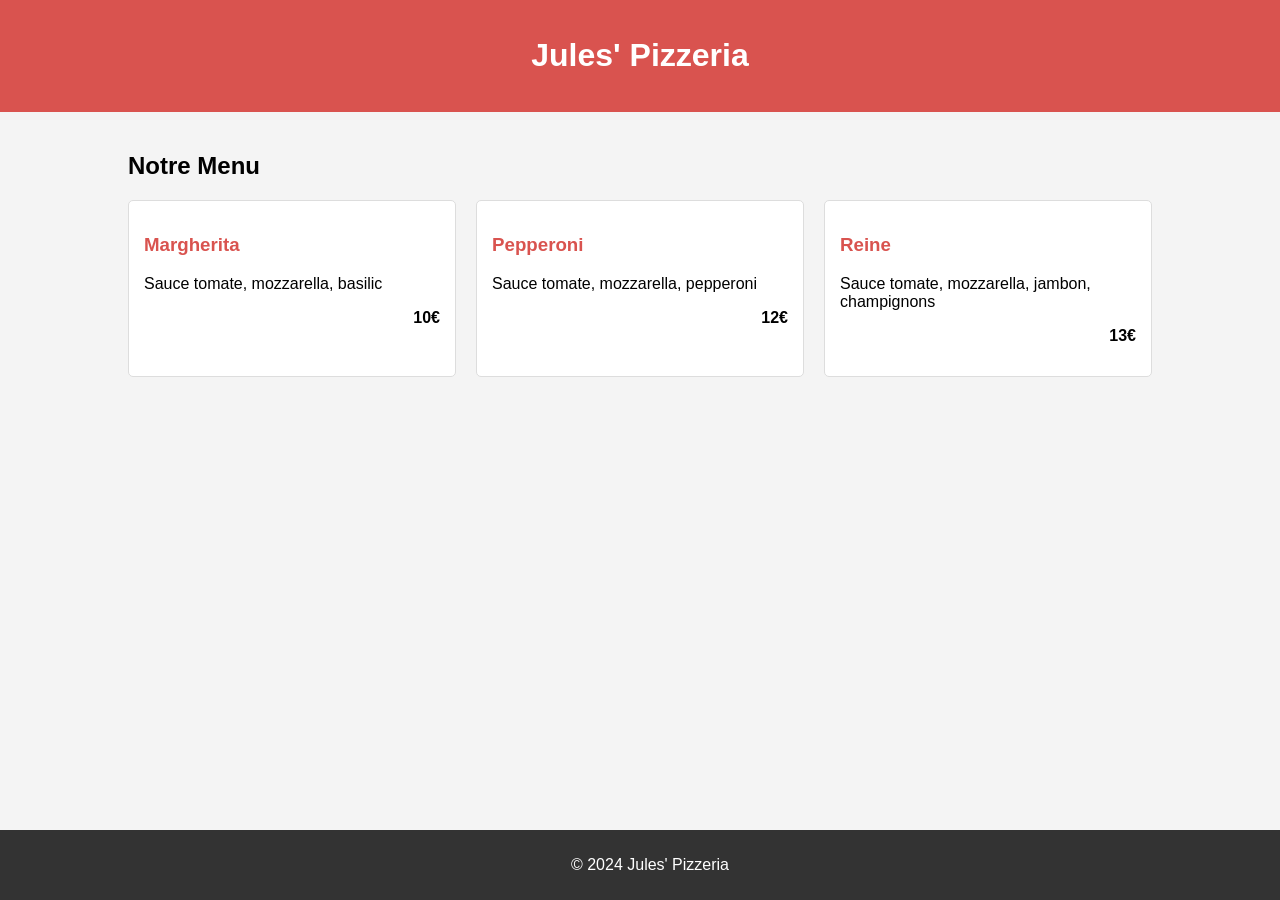
==== index.html @ 68d276fe "Create a simple pizzeria website I have created a simple one-page website for a pizzeria. It include" ====
<!DOCTYPE html>
<html lang="fr">
<head>
    <meta charset="UTF-8">
    <meta name="viewport" content="width=device-width, initial-scale=1.0">
    <title>Jules' Pizzeria</title>
    <link rel="stylesheet" href="style.css">
</head>
<body>
    <header>
        <h1>Jules' Pizzeria</h1>
    </header>
    <main>
        <h2>Notre Menu</h2>
        <section class="menu">
            <div class="pizza">
                <h3>Margherita</h3>
                <p>Sauce tomate, mozzarella, basilic</p>
                <p class="price">10€</p>
            </div>
            <div class="pizza">
                <h3>Pepperoni</h3>
                <p>Sauce tomate, mozzarella, pepperoni</p>
                <p class="price">12€</p>
            </div>
            <div class="pizza">
                <h3>Reine</h3>
                <p>Sauce tomate, mozzarella, jambon, champignons</p>
                <p class="price">13€</p>
            </div>
        </section>
    </main>
    <footer>
        <p>&copy; 2024 Jules' Pizzeria</p>
    </footer>
</body>
</html>
---- style.css ----
body {
    font-family: sans-serif;
    margin: 0;
    background-color: #f4f4f4;
}

header {
    background-color: #d9534f;
    color: white;
    text-align: center;
    padding: 1em 0;
}

main {
    width: 80%;
    margin: 0 auto;
    padding: 20px;
}

.menu {
    display: grid;
    grid-template-columns: repeat(auto-fit, minmax(250px, 1fr));
    gap: 20px;
}

.pizza {
    background-color: white;
    border: 1px solid #ddd;
    padding: 15px;
    border-radius: 5px;
}

.pizza h3 {
    color: #d9534f;
}

.price {
    font-weight: bold;
    text-align: right;
}

footer {
    text-align: center;
    padding: 10px;
    background-color: #333;
    color: white;
    position: fixed;
    bottom: 0;
    width: 100%;
}
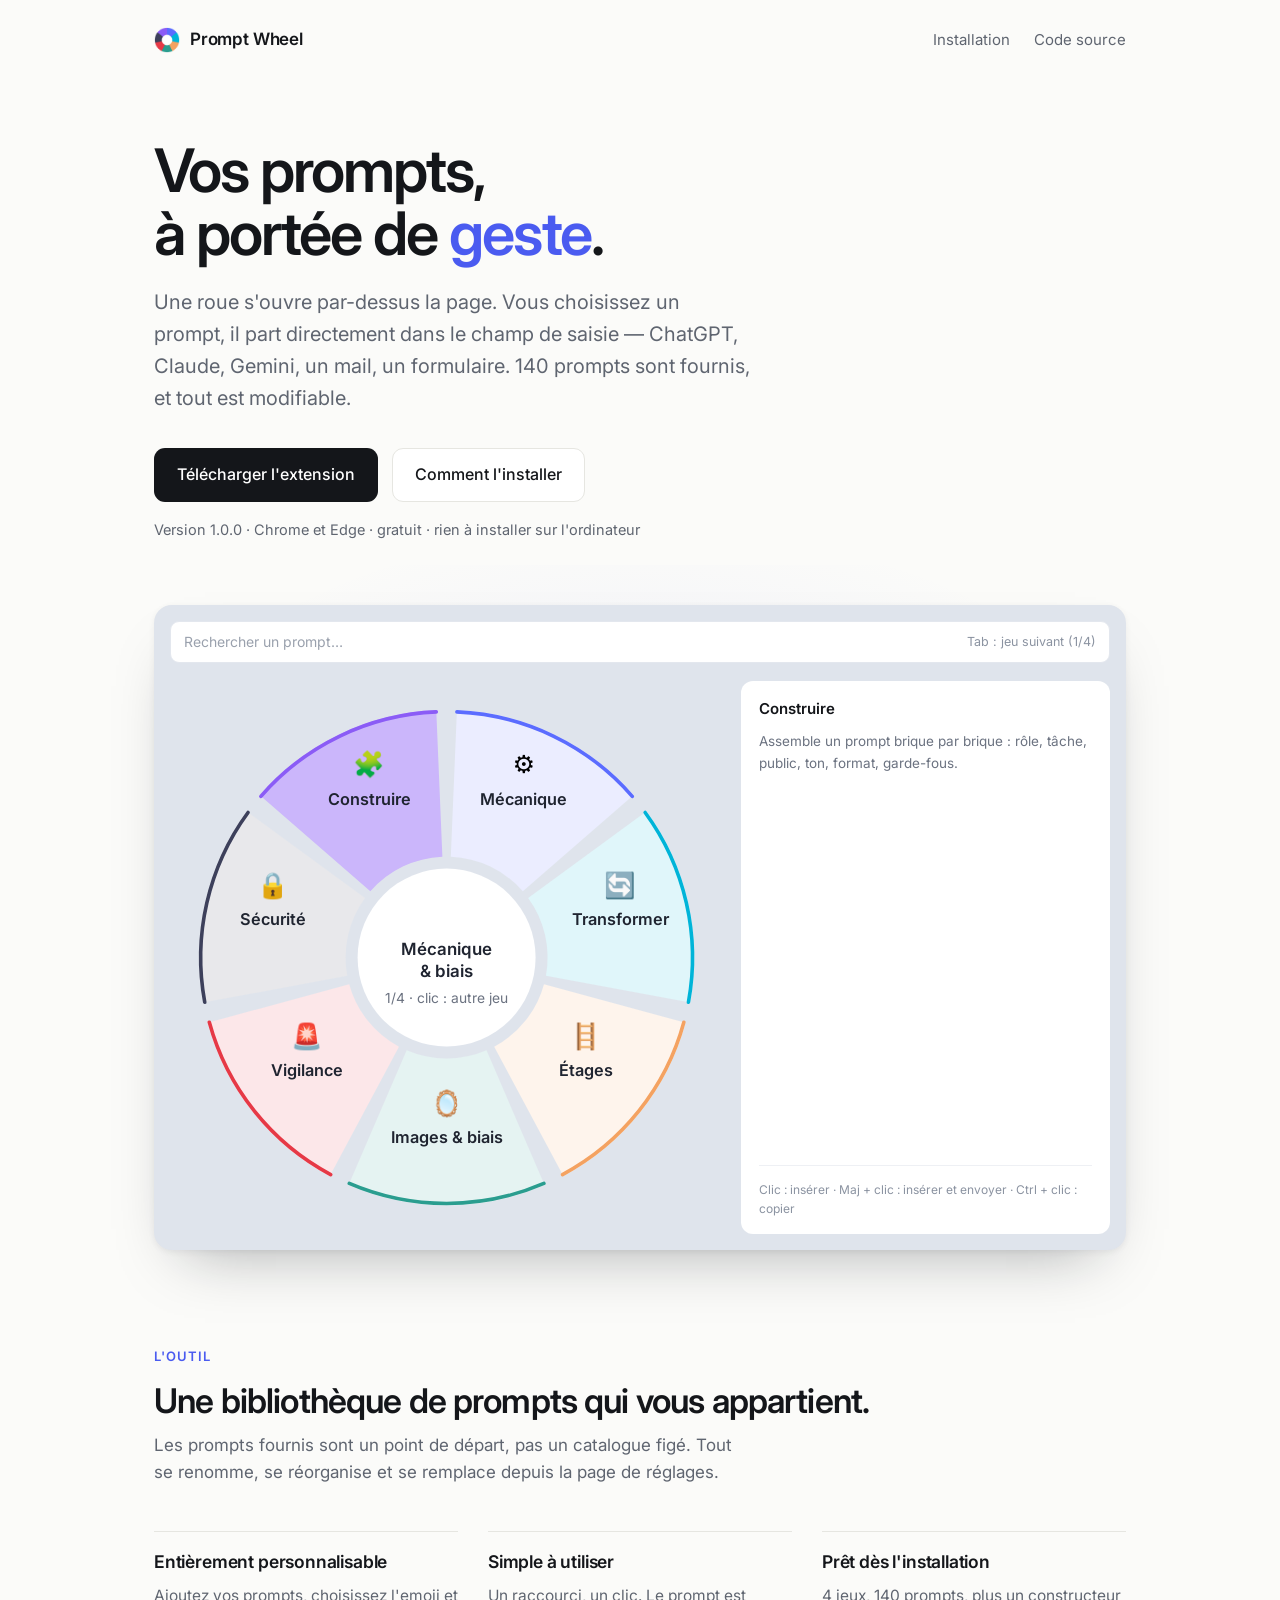
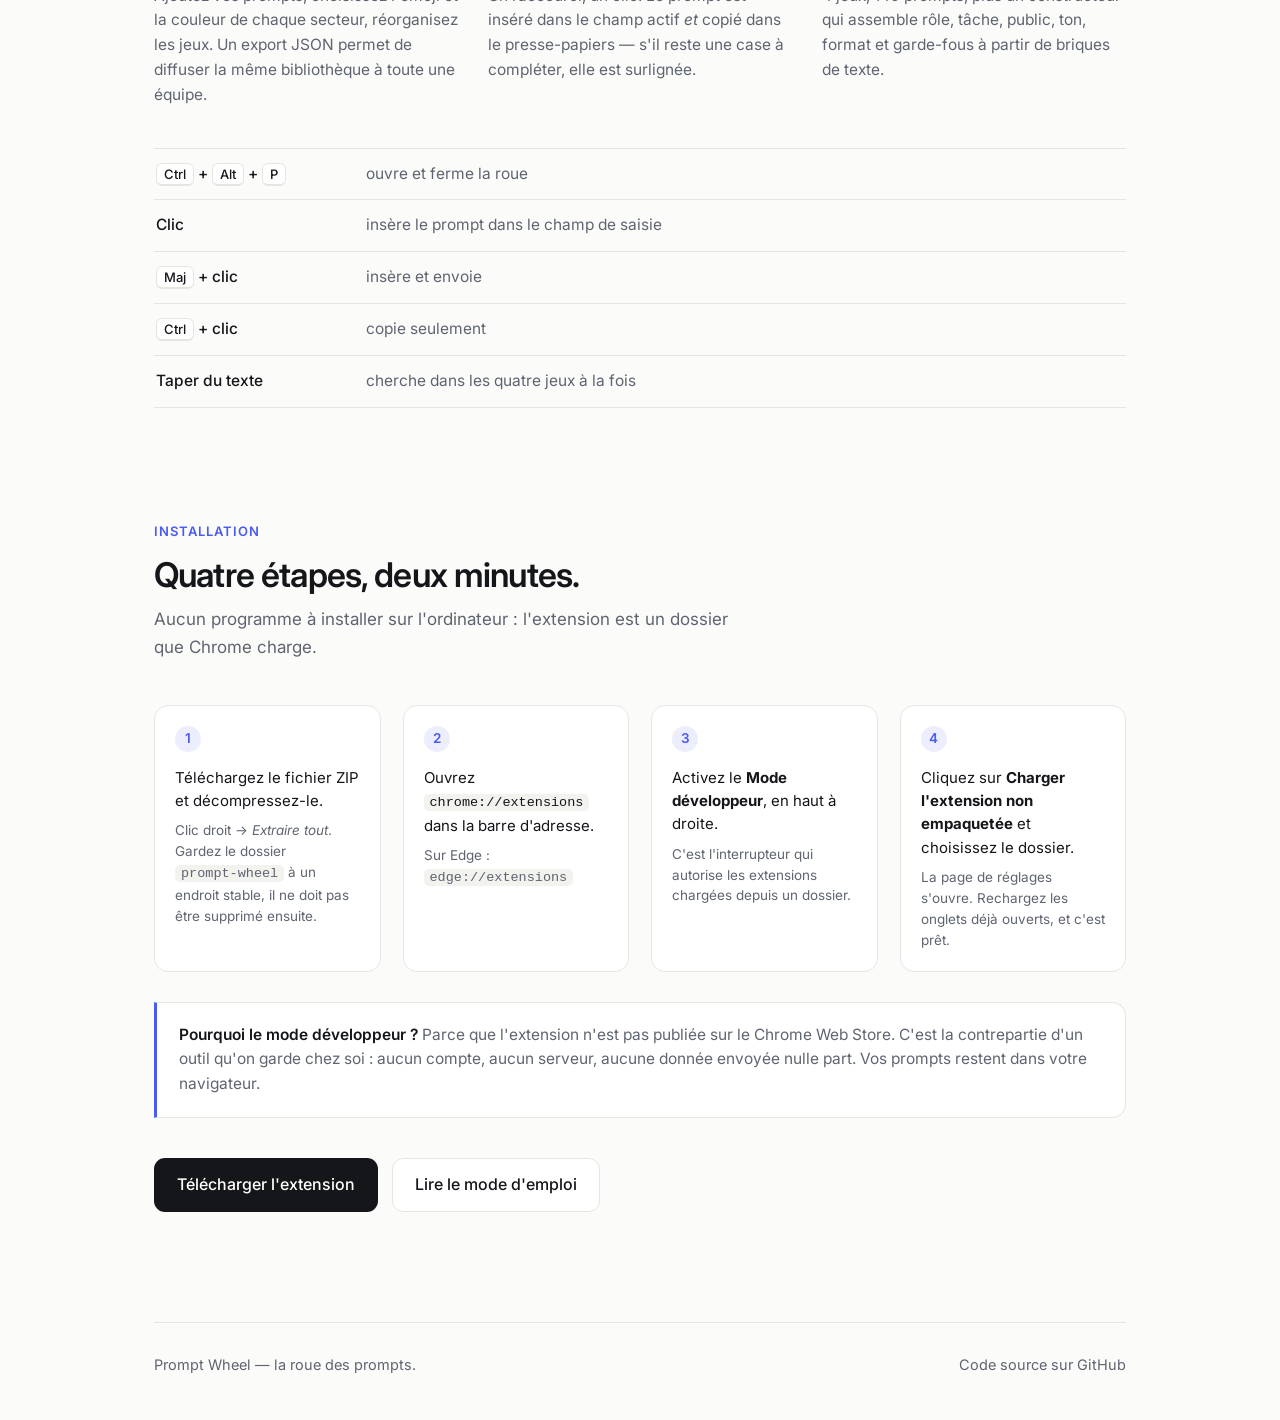
==== commit a4dcf03d: "Place la page de présentation à la racine du site GitHub Pages sert le dépôt entier : la page vit dé" ====
--- a/index.html
+++ b/index.html
@@ -1,37 +1,483 @@
 <!DOCTYPE html>
 <html lang="fr">
 <head>
-    <meta charset="UTF-8">
-    <meta name="viewport" content="width=device-width, initial-scale=1.0">
-    <title>Jules' Pizzeria</title>
-    <link rel="stylesheet" href="style.css">
+<meta charset="utf-8">
+<meta name="viewport" content="width=device-width, initial-scale=1">
+<title>Prompt Wheel — la roue des prompts</title>
+<meta name="description" content="Un menu radial pour retrouver vos prompts et les insérer dans n'importe quel champ de saisie. Extension Chrome gratuite, 140 prompts fournis, entièrement modifiables.">
+<meta name="color-scheme" content="light">
+<link rel="icon" type="image/png" href="icon.png">
+<meta property="og:title" content="Prompt Wheel — la roue des prompts">
+<meta property="og:description" content="Vos prompts à portée de geste, dans n'importe quel champ de saisie. Extension Chrome gratuite.">
+<meta property="og:type" content="website">
+<link rel="preconnect" href="https://fonts.googleapis.com">
+<link rel="preconnect" href="https://fonts.gstatic.com" crossorigin>
+<link href="https://fonts.googleapis.com/css2?family=Inter:wght@400;500;600;700&display=swap" rel="stylesheet">
+<style>
+  :root {
+    --ink: #14161a;
+    --dim: #5f6570;
+    --line: #e6e6e1;
+    --paper: #fbfbf9;
+    --card: #ffffff;
+    --accent: #4a5bf0;
+    --accent-soft: #eceefe;
+    --radius: 14px;
+    --font: "Inter", ui-sans-serif, system-ui, -apple-system, "Segoe UI", Roboto, Helvetica, Arial, sans-serif;
+  }
+
+  * { box-sizing: border-box; }
+
+  html { scroll-behavior: smooth; }
+
+  body {
+    margin: 0;
+    overflow-x: hidden;
+    background: var(--paper);
+    color: var(--ink);
+    font-family: var(--font);
+    font-size: 17px;
+    line-height: 1.6;
+    -webkit-font-smoothing: antialiased;
+  }
+
+  .wrap { width: 100%; max-width: 1020px; margin: 0 auto; padding: 0 24px; }
+
+  a { color: inherit; }
+
+  /* ---------- en-tête ---------- */
+
+  header {
+    display: flex;
+    align-items: center;
+    justify-content: space-between;
+    padding: 26px 0 0;
+  }
+  .mark { display: flex; align-items: center; gap: 10px; font-weight: 600; letter-spacing: -.01em; }
+  .mark img { width: 26px; height: 26px; border-radius: 7px; }
+  .nav { display: flex; align-items: center; gap: 24px; font-size: 15px; color: var(--dim); }
+  .nav a { text-decoration: none; }
+  .nav a:hover { color: var(--ink); }
+
+  /* ---------- hero ---------- */
+
+  .hero { padding: 86px 0 0; max-width: 720px; }
+  h1 {
+    margin: 0;
+    font-size: clamp(38px, 6vw, 60px);
+    line-height: 1.04;
+    letter-spacing: -.035em;
+    font-weight: 600;
+  }
+  h1 em { font-style: normal; color: var(--accent); }
+  .lead {
+    margin: 22px 0 0;
+    font-size: clamp(17px, 2.2vw, 20px);
+    color: var(--dim);
+    max-width: 30em;
+  }
+
+  .cta { display: flex; flex-wrap: wrap; align-items: center; gap: 14px; margin-top: 34px; }
+  .btn {
+    display: inline-flex;
+    align-items: center;
+    gap: 9px;
+    padding: 13px 22px;
+    border-radius: 11px;
+    font-size: 16px;
+    font-weight: 500;
+    text-decoration: none;
+    border: 1px solid transparent;
+    transition: background .15s ease, border-color .15s ease, transform .15s ease;
+  }
+  .btn-primary { background: var(--ink); color: #fff; }
+  .btn-primary:hover { background: #2b2f38; transform: translateY(-1px); }
+  .btn-ghost { border-color: var(--line); background: var(--card); }
+  .btn-ghost:hover { border-color: #cfcfc8; }
+  .meta { margin-top: 16px; font-size: 14.5px; color: var(--dim); }
+
+  /* ---------- maquette ---------- */
+
+  .shot { position: relative; margin: 64px 0 0; }
+  .shot::before {
+    content: "";
+    position: absolute;
+    inset: -40px 0 30px;
+    background: radial-gradient(75% 65% at 50% 40%, rgba(74, 91, 240, .08), transparent 72%);
+    pointer-events: none;
+  }
+  .stage {
+    position: relative;
+    display: grid;
+    grid-template-columns: minmax(0, 1.2fr) minmax(0, .8fr);
+    gap: 18px;
+    padding: 16px;
+    background: #dfe4ec;
+    border-radius: 18px;
+    box-shadow: 0 30px 60px -30px rgba(15, 20, 30, .35), 0 2px 6px rgba(15, 20, 30, .06);
+  }
+  .stage-search {
+    grid-column: 1 / -1;
+    display: flex;
+    align-items: center;
+    justify-content: space-between;
+    gap: 12px;
+    padding: 9px 13px;
+    background: #fff;
+    border: 1px solid #e3e7ee;
+    border-radius: 9px;
+    font-size: 14px;
+    color: #9aa1ad;
+  }
+  .stage-search span:last-child { font-size: 12.5px; color: #8b93a1; }
+  .wheel { width: 100%; height: auto; display: block; }
+  .sec-icon { font-size: 21px; }
+  .sec-label { font-size: 13.5px; font-weight: 600; fill: #1f2430; }
+  .hub-title { font-size: 14px; font-weight: 600; fill: #1f2430; }
+  .hub-sub { font-size: 11.5px; fill: #6b7280; }
+
+  .panel {
+    display: flex;
+    flex-direction: column;
+    background: #fff;
+    border-radius: 12px;
+    padding: 16px 18px;
+    min-width: 0;
+  }
+  .panel-title { font-size: 15px; font-weight: 600; margin-bottom: 10px; }
+  .panel-body { font-size: 13.5px; line-height: 1.62; color: #6b7280; margin: 0; }
+  .panel-foot {
+    margin-top: auto;
+    padding-top: 14px;
+    font-size: 12px;
+    color: #8b93a1;
+    border-top: 1px solid #eef0f4;
+  }
+
+  /* ---------- sections ---------- */
+
+  section { padding: 96px 0 0; }
+  .eyebrow {
+    font-size: 13px;
+    font-weight: 600;
+    letter-spacing: .08em;
+    text-transform: uppercase;
+    color: var(--accent);
+    margin: 0 0 14px;
+  }
+  h2 {
+    margin: 0 0 12px;
+    font-size: clamp(26px, 3.6vw, 34px);
+    line-height: 1.15;
+    letter-spacing: -.025em;
+    font-weight: 600;
+  }
+  .section-lead { margin: 0; color: var(--dim); max-width: 34em; }
+
+  .cols {
+    display: grid;
+    grid-template-columns: repeat(3, 1fr);
+    gap: 30px;
+    margin-top: 44px;
+  }
+  .col h3 {
+    margin: 0 0 8px;
+    font-size: 17.5px;
+    font-weight: 600;
+    letter-spacing: -.01em;
+    padding-top: 16px;
+    border-top: 1px solid var(--line);
+  }
+  .col p { margin: 0; font-size: 15.5px; color: var(--dim); }
+
+  /* ---------- gestes ---------- */
+
+  .gestures { margin-top: 40px; border-top: 1px solid var(--line); }
+  .gesture {
+    display: flex;
+    align-items: baseline;
+    gap: 20px;
+    padding: 13px 2px;
+    border-bottom: 1px solid var(--line);
+    font-size: 15.5px;
+  }
+  .gesture dt { flex: 0 0 190px; font-weight: 500; }
+  .gesture dd { margin: 0; color: var(--dim); }
+  kbd {
+    font-family: var(--font);
+    font-size: 13px;
+    font-weight: 500;
+    background: var(--card);
+    border: 1px solid var(--line);
+    border-bottom-width: 2px;
+    border-radius: 6px;
+    padding: 2px 7px;
+    white-space: nowrap;
+  }
+
+  /* ---------- installation ---------- */
+
+  .steps {
+    display: grid;
+    grid-template-columns: repeat(4, 1fr);
+    gap: 22px;
+    margin-top: 44px;
+    counter-reset: step;
+  }
+  .step {
+    background: var(--card);
+    border: 1px solid var(--line);
+    border-radius: var(--radius);
+    padding: 20px;
+  }
+  .step::before {
+    counter-increment: step;
+    content: counter(step);
+    display: flex;
+    align-items: center;
+    justify-content: center;
+    width: 26px;
+    height: 26px;
+    margin-bottom: 14px;
+    border-radius: 50%;
+    background: var(--accent-soft);
+    color: var(--accent);
+    font-size: 13.5px;
+    font-weight: 600;
+  }
+  .step p { margin: 0; font-size: 15px; line-height: 1.55; }
+  .step .sub { margin-top: 8px; font-size: 13.5px; color: var(--dim); }
+  code {
+    font-family: ui-monospace, SFMono-Regular, Menlo, Consolas, monospace;
+    font-size: 13.5px;
+    white-space: nowrap;
+    background: #f2f2ee;
+    border-radius: 5px;
+    padding: 1px 6px;
+  }
+
+  .note {
+    margin-top: 30px;
+    padding: 20px 22px;
+    background: var(--card);
+    border: 1px solid var(--line);
+    border-left: 3px solid var(--accent);
+    border-radius: 0 var(--radius) var(--radius) 0;
+    font-size: 15.5px;
+    color: var(--dim);
+  }
+  .note strong { color: var(--ink); font-weight: 600; }
+
+  .closing { margin-top: 40px; display: flex; flex-wrap: wrap; gap: 14px; align-items: center; }
+
+  /* ---------- pied ---------- */
+
+  footer {
+    margin-top: 110px;
+    padding: 30px 0 44px;
+    border-top: 1px solid var(--line);
+    display: flex;
+    flex-wrap: wrap;
+    gap: 12px 26px;
+    justify-content: space-between;
+    font-size: 14.5px;
+    color: var(--dim);
+  }
+  footer a { text-decoration: none; }
+  footer a:hover { color: var(--ink); text-decoration: underline; }
+
+  /* ---------- écrans étroits ---------- */
+
+  @media (max-width: 880px) {
+    .cols, .steps { grid-template-columns: repeat(2, 1fr); }
+    .hero { padding-top: 60px; }
+    section { padding-top: 76px; }
+  }
+  @media (max-width: 660px) {
+    body { font-size: 16px; }
+    .wrap { padding: 0 18px; }
+    .nav a.hide-sm { display: none; }
+    .stage { grid-template-columns: 1fr; }
+    .stage-search span:last-child { display: none; }
+    .panel { display: none; }
+    .cols, .steps { grid-template-columns: 1fr; gap: 24px; }
+    .gesture { flex-direction: column; gap: 4px; }
+    .gesture dt { flex: none; }
+    .btn { width: 100%; justify-content: center; }
+  }
+</style>
 </head>
 <body>
-    <header>
-        <h1>Jules' Pizzeria</h1>
-    </header>
-    <main>
-        <h2>Notre Menu</h2>
-        <section class="menu">
-            <div class="pizza">
-                <h3>Margherita</h3>
-                <p>Sauce tomate, mozzarella, basilic</p>
-                <p class="price">10€</p>
-            </div>
-            <div class="pizza">
-                <h3>Pepperoni</h3>
-                <p>Sauce tomate, mozzarella, pepperoni</p>
-                <p class="price">12€</p>
-            </div>
-            <div class="pizza">
-                <h3>Reine</h3>
-                <p>Sauce tomate, mozzarella, jambon, champignons</p>
-                <p class="price">13€</p>
-            </div>
-        </section>
-    </main>
-    <footer>
-        <p>&copy; 2024 Jules' Pizzeria</p>
-    </footer>
+
+<div class="wrap">
+
+  <header>
+    <div class="mark"><img src="icon.png" alt="">Prompt Wheel</div>
+    <nav class="nav">
+      <a href="#installation" class="hide-sm">Installation</a>
+      <a href="https://github.com/knulp222/Test/tree/main/prompt-wheel-extension">Code source</a>
+    </nav>
+  </header>
+
+  <main>
+
+    <div class="hero">
+      <h1>Vos prompts,<br>à portée de <em>geste</em>.</h1>
+      <p class="lead">Une roue s'ouvre par-dessus la page. Vous choisissez un prompt, il part
+        directement dans le champ de saisie — ChatGPT, Claude, Gemini, un mail, un formulaire.
+        140 prompts sont fournis, et tout est modifiable.</p>
+      <div class="cta">
+        <a class="btn btn-primary" href="prompt-wheel.zip" download>
+          Télécharger l'extension
+        </a>
+        <a class="btn btn-ghost" href="#installation">Comment l'installer</a>
+      </div>
+      <p class="meta">Version 1.0.0 · Chrome et Edge · gratuit · rien à installer sur l'ordinateur</p>
+    </div>
+
+    <div class="shot">
+      <div class="stage">
+        <div class="stage-search">
+          <span>Rechercher un prompt…</span>
+          <span>Tab : jeu suivant (1/4)</span>
+        </div>
+        <svg class="wheel" viewBox="0 0 460 460" role="img" aria-label="La roue ouverte sur le jeu « Mécanique &amp; biais », avec sept secteurs : Mécanique, Transformer, Étages, Images &amp; biais, Vigilance, Sécurité, Construire.">
+          <g class="sec">
+            <path d="M 238.6 24.2 A 206 206 0 0 1 385.5 94.9 L 293.4 174.9 A 84 84 0 0 0 233.5 146.1 Z" fill="#ebedff"/>
+            <path d="M 238.6 25.7 A 204.5 204.5 0 0 1 384.4 95.9" fill="none" stroke="#5B6CFF" stroke-width="3" stroke-linecap="round"/>
+            <text class="sec-icon" x="294.2" y="76.7" text-anchor="middle">⚙️</text>
+            <text class="sec-label" x="294.2" y="102.7" text-anchor="middle">Mécanique</text>
+          </g>
+          <g class="sec">
+            <path d="M 396.3 108.4 A 206 206 0 0 1 432.6 267.4 L 312.6 245.2 A 84 84 0 0 0 297.8 180.4 Z" fill="#e0f6fa"/>
+            <path d="M 395.1 109.3 A 204.5 204.5 0 0 1 431.1 267.1" fill="none" stroke="#00B4D8" stroke-width="3" stroke-linecap="round"/>
+            <text class="sec-icon" x="374.3" y="177.1" text-anchor="middle">🔄</text>
+            <text class="sec-label" x="374.3" y="203.1" text-anchor="middle">Transformer</text>
+          </g>
+          <g class="sec">
+            <path d="M 428.7 284.2 A 206 206 0 0 1 327.1 411.7 L 269.6 304.1 A 84 84 0 0 0 311 252.1 Z" fill="#fef4ec"/>
+            <path d="M 427.3 283.8 A 204.5 204.5 0 0 1 326.4 410.4" fill="none" stroke="#F4A261" stroke-width="3" stroke-linecap="round"/>
+            <text class="sec-icon" x="345.7" y="302.3" text-anchor="middle">🪜</text>
+            <text class="sec-label" x="345.7" y="328.3" text-anchor="middle">Étages</text>
+          </g>
+          <g class="sec">
+            <path d="M 311.5 419.2 A 206 206 0 0 1 148.5 419.2 L 196.8 307.1 A 84 84 0 0 0 263.2 307.1 Z" fill="#e5f3f2"/>
+            <path d="M 310.9 417.8 A 204.5 204.5 0 0 1 149.1 417.8" fill="none" stroke="#2A9D8F" stroke-width="3" stroke-linecap="round"/>
+            <text class="sec-icon" x="230" y="358" text-anchor="middle">🪞</text>
+            <text class="sec-label" x="230" y="384" text-anchor="middle">Images &amp; biais</text>
+          </g>
+          <g class="sec">
+            <path d="M 132.9 411.7 A 206 206 0 0 1 31.3 284.2 L 149 252.1 A 84 84 0 0 0 190.4 304.1 Z" fill="#fce7e9"/>
+            <path d="M 133.6 410.4 A 204.5 204.5 0 0 1 32.7 283.8" fill="none" stroke="#E63946" stroke-width="3" stroke-linecap="round"/>
+            <text class="sec-icon" x="114.3" y="302.3" text-anchor="middle">🚨</text>
+            <text class="sec-label" x="114.3" y="328.3" text-anchor="middle">Vigilance</text>
+          </g>
+          <g class="sec">
+            <path d="M 27.4 267.4 A 206 206 0 0 1 63.7 108.4 L 162.2 180.4 A 84 84 0 0 0 147.4 245.2 Z" fill="#e8e8eb"/>
+            <path d="M 28.9 267.1 A 204.5 204.5 0 0 1 64.9 109.3" fill="none" stroke="#3D405B" stroke-width="3" stroke-linecap="round"/>
+            <text class="sec-icon" x="85.7" y="177.1" text-anchor="middle">🔒</text>
+            <text class="sec-label" x="85.7" y="203.1" text-anchor="middle">Sécurité</text>
+          </g>
+          <g class="sec is-hot">
+            <path d="M 74.5 94.9 A 206 206 0 0 1 221.4 24.2 L 226.5 146.1 A 84 84 0 0 0 166.6 174.9 Z" fill="#cbb6fb"/>
+            <path d="M 75.6 95.9 A 204.5 204.5 0 0 1 221.4 25.7" fill="none" stroke="#8B5CF6" stroke-width="3" stroke-linecap="round"/>
+            <text class="sec-icon" x="165.8" y="76.7" text-anchor="middle">🧩</text>
+            <text class="sec-label" x="165.8" y="102.7" text-anchor="middle">Construire</text>
+          </g>
+          <g class="hub">
+            <circle cx="230" cy="230" r="74" fill="#ffffff"/>
+            <text class="hub-title" x="230" y="228" text-anchor="middle">Mécanique</text>
+            <text class="hub-title" x="230" y="246" text-anchor="middle">&amp; biais</text>
+            <text class="hub-sub" x="230" y="268" text-anchor="middle">1/4 · clic : autre jeu</text>
+          </g>
+        </svg>
+        <div class="panel">
+          <div class="panel-title">Construire</div>
+          <p class="panel-body">Assemble un prompt brique par brique : rôle, tâche, public, ton,
+            format, garde-fous.</p>
+          <div class="panel-foot">Clic : insérer · Maj + clic : insérer et envoyer · Ctrl + clic : copier</div>
+        </div>
+      </div>
+    </div>
+
+    <section id="outil">
+      <p class="eyebrow">L'outil</p>
+      <h2>Une bibliothèque de prompts qui vous appartient.</h2>
+      <p class="section-lead">Les prompts fournis sont un point de départ, pas un catalogue figé.
+        Tout se renomme, se réorganise et se remplace depuis la page de réglages.</p>
+
+      <div class="cols">
+        <div class="col">
+          <h3>Entièrement personnalisable</h3>
+          <p>Ajoutez vos prompts, choisissez l'emoji et la couleur de chaque secteur, réorganisez
+            les jeux. Un export JSON permet de diffuser la même bibliothèque à toute une équipe.</p>
+        </div>
+        <div class="col">
+          <h3>Simple à utiliser</h3>
+          <p>Un raccourci, un clic. Le prompt est inséré dans le champ actif <em>et</em> copié dans
+            le presse-papiers — s'il reste une case à compléter, elle est surlignée.</p>
+        </div>
+        <div class="col">
+          <h3>Prêt dès l'installation</h3>
+          <p>4 jeux, 140 prompts, plus un constructeur qui assemble rôle, tâche, public, ton,
+            format et garde-fous à partir de briques de texte.</p>
+        </div>
+      </div>
+
+      <dl class="gestures">
+        <div class="gesture"><dt><kbd>Ctrl</kbd> + <kbd>Alt</kbd> + <kbd>P</kbd></dt><dd>ouvre et ferme la roue</dd></div>
+        <div class="gesture"><dt>Clic</dt><dd>insère le prompt dans le champ de saisie</dd></div>
+        <div class="gesture"><dt><kbd>Maj</kbd> + clic</dt><dd>insère et envoie</dd></div>
+        <div class="gesture"><dt><kbd>Ctrl</kbd> + clic</dt><dd>copie seulement</dd></div>
+        <div class="gesture"><dt>Taper du texte</dt><dd>cherche dans les quatre jeux à la fois</dd></div>
+      </dl>
+    </section>
+
+    <section id="installation">
+      <p class="eyebrow">Installation</p>
+      <h2>Quatre étapes, deux minutes.</h2>
+      <p class="section-lead">Aucun programme à installer sur l'ordinateur : l'extension est un
+        dossier que Chrome charge.</p>
+
+      <div class="steps">
+        <div class="step">
+          <p>Téléchargez le fichier ZIP et décompressez-le.</p>
+          <p class="sub">Clic droit → <em>Extraire tout</em>. Gardez le dossier <code>prompt-wheel</code> à un endroit stable, il ne doit pas être supprimé ensuite.</p>
+        </div>
+        <div class="step">
+          <p>Ouvrez <code>chrome://extensions</code> dans la barre d'adresse.</p>
+          <p class="sub">Sur Edge : <code>edge://extensions</code></p>
+        </div>
+        <div class="step">
+          <p>Activez le <strong>Mode développeur</strong>, en haut à droite.</p>
+          <p class="sub">C'est l'interrupteur qui autorise les extensions chargées depuis un dossier.</p>
+        </div>
+        <div class="step">
+          <p>Cliquez sur <strong>Charger l'extension non empaquetée</strong> et choisissez le dossier.</p>
+          <p class="sub">La page de réglages s'ouvre. Rechargez les onglets déjà ouverts, et c'est prêt.</p>
+        </div>
+      </div>
+
+      <div class="note">
+        <strong>Pourquoi le mode développeur ?</strong> Parce que l'extension n'est pas publiée sur
+        le Chrome Web Store. C'est la contrepartie d'un outil qu'on garde chez soi : aucun compte,
+        aucun serveur, aucune donnée envoyée nulle part. Vos prompts restent dans votre navigateur.
+      </div>
+
+      <div class="closing">
+        <a class="btn btn-primary" href="prompt-wheel.zip" download>Télécharger l'extension</a>
+        <a class="btn btn-ghost" href="https://github.com/knulp222/Test/tree/main/prompt-wheel-extension#readme">Lire le mode d'emploi</a>
+      </div>
+    </section>
+
+  </main>
+
+  <footer>
+    <span>Prompt Wheel — la roue des prompts.</span>
+    <span><a href="https://github.com/knulp222/Test/tree/main/prompt-wheel-extension">Code source sur GitHub</a></span>
+  </footer>
+
+</div>
+
 </body>
 </html>
